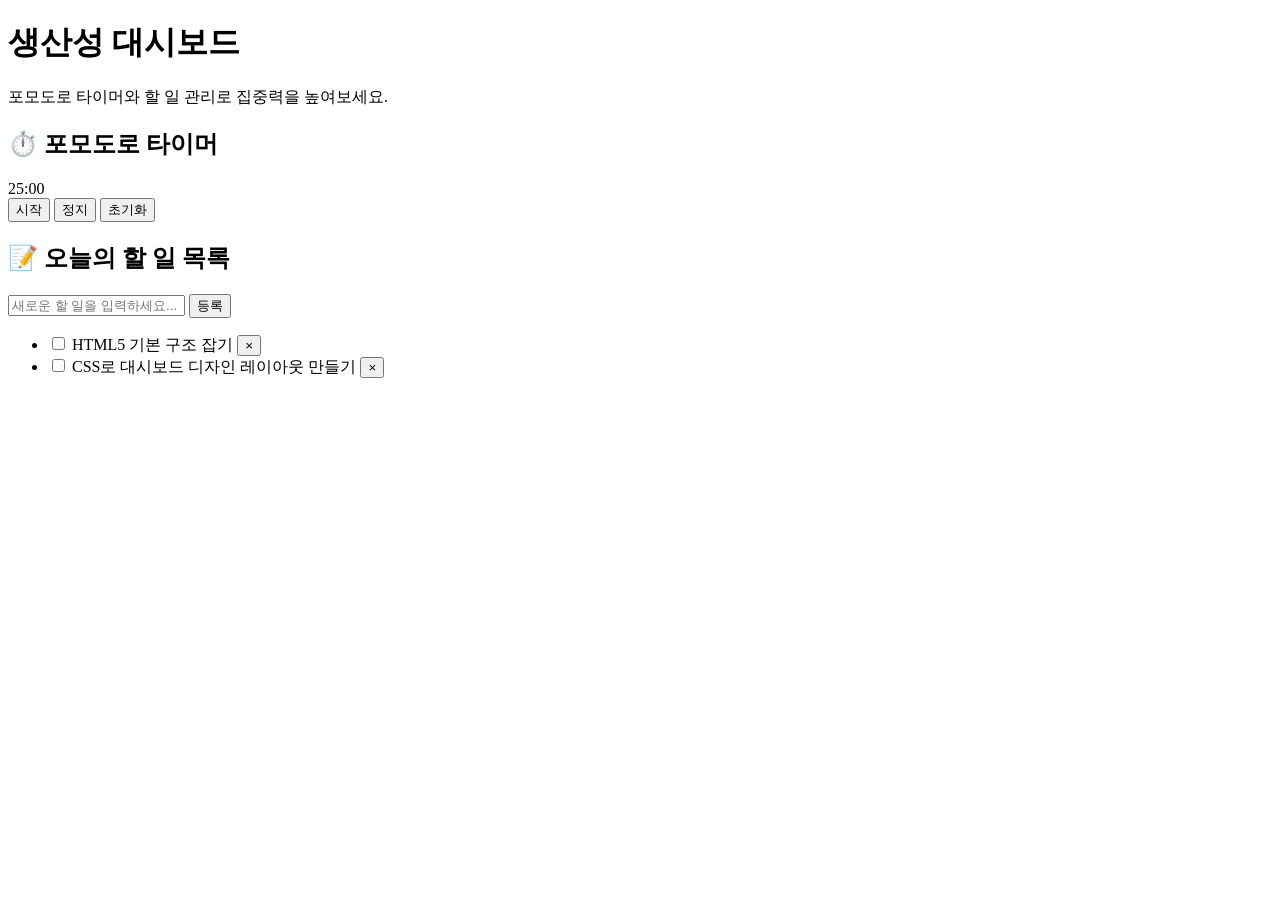
==== To_Do_List_with_Timer.html @ a4b20911 "Update and rename To_Do_List.html to To_Do_List_with_Timer.html 파일 이름 바꾸고 최종 html로 만듦" ====
<!DOCTYPE html>
<html lang="ko">
<head>
    <meta charset="UTF-8">
    <meta name="viewport" content="width=device-width, initial-scale=1.0">
    <title>포모도로 & 투두 대시보드</title>
    <link rel="stylesheet" href="style.css">
</head>
<body>

    <main class="dashboard-container">

        <header class="dashboard-header">
            <h1>생산성 대시보드</h1>
            <p>포모도로 타이머와 할 일 관리로 집중력을 높여보세요.</p>
        </header>

        <section class="pomodoro-section">
            <h2>⏱️ 포모도로 타이머</h2>
            <div class="timer-display">
                <span class="minutes">25</span>:<span class="seconds">00</span>
            </div>
            <div class="timer-controls">
                <button type="button" class="btn-start">시작</button>
                <button type="button" class="btn-stop">정지</button>
                <button type="button" class="btn-reset">초기화</button>
            </div>
        </section>

        <section class="todo-section">
            <h2>📝 오늘의 할 일 목록</h2>
            <form class="todo-form">
                <input type="text" class="todo-input" placeholder="새로운 할 일을 입력하세요..." required>
                <button type="submit" class="btn-todo-add">등록</button>
            </form>
            <div class="todo-list-area">
                <ul class="todo-list">
                    <li class="todo-item">
                        <input type="checkbox" id="todo-1">
                        <label for="todo-1">HTML5 기본 구조 잡기</label>
                        <button type="button" class="btn-todo-delete">×</button>
                    </li>
                    <li class="todo-item">
                        <input type="checkbox" id="todo-2">
                        <label for="todo-2">CSS로 대시보드 디자인 레이아웃 만들기</label>
                        <button type="button" class="btn-todo-delete">×</button>
                    </li>
                </ul>
            </div>
        </section>

    </main>

    <script src="script.js"></script>
</body>
</html>
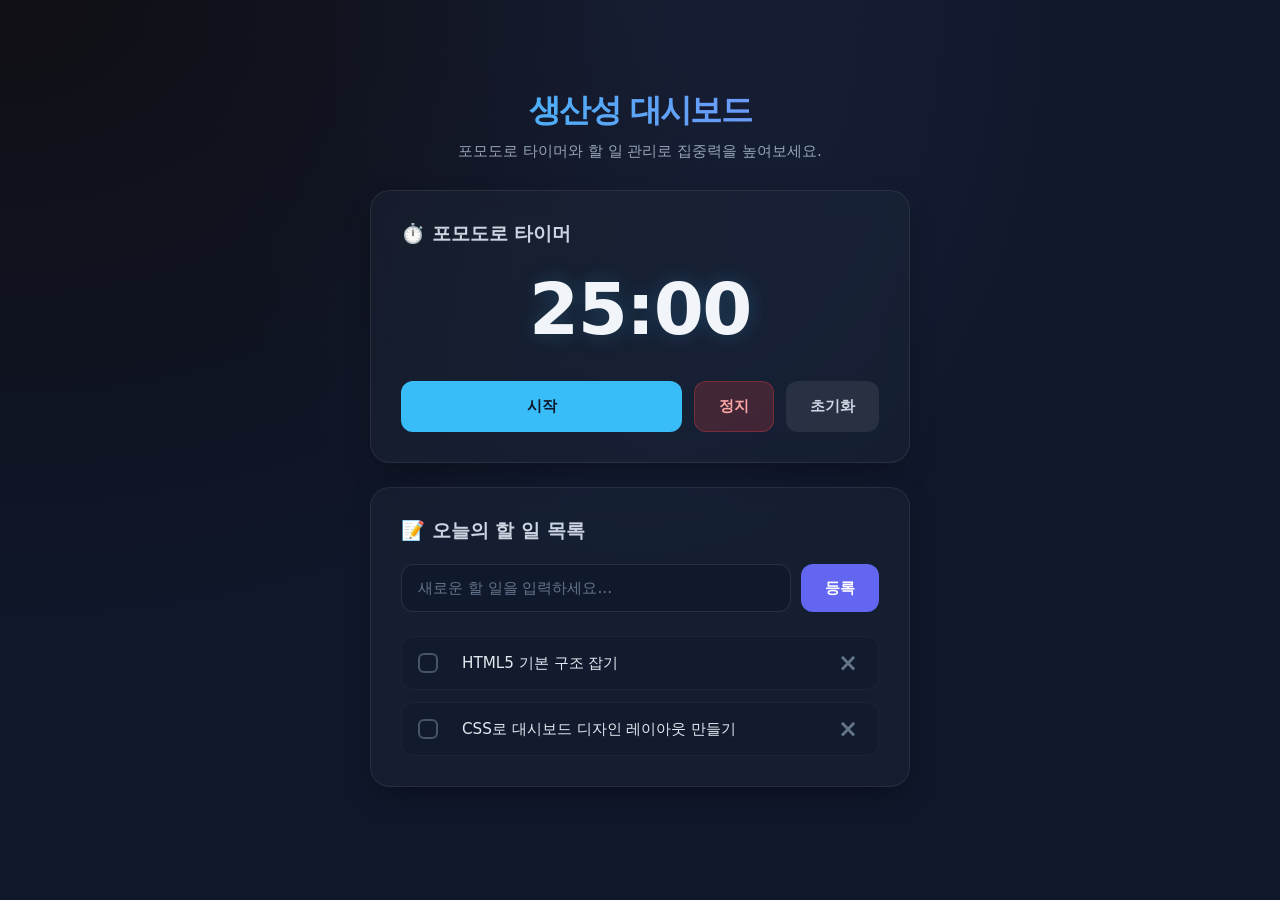
==== commit c9008c56: "Update To_Do_List_with_Timer.html js파일 이름 listTimer.js로 변경" ====
--- a/To_Do_List_with_Timer.html
+++ b/To_Do_List_with_Timer.html
@@ -3,8 +3,8 @@
 <head>
     <meta charset="UTF-8">
     <meta name="viewport" content="width=device-width, initial-scale=1.0">
-    <title>포모도로 & 투두 대시보드</title>
-    <link rel="stylesheet" href="style.css">
+    <title>포모도로 & To Do List 대시보드</title>
+    <link rel="stylesheet" href="listTimerstyle.css">
 </head>
 <body>
 
@@ -51,6 +51,6 @@
 
     </main>
 
-    <script src="script.js"></script>
+    <script src="listTimer.js"></script>
 </body>
 </html>
--- a/listTimerstyle.css
+++ b/listTimerstyle.css
@@ -0,0 +1,289 @@
+  /* -------------------------------------------------------------
+     Modern Dark Mode (Glassmorphism) Theme
+  ------------------------------------------------------------- */
+
+  /* 전체 기본 스타일 초기화 */
+  * {
+      box-sizing: border-box;
+      margin: 0;
+      padding: 0;
+      font-family: 'Pretendard', -apple-system, BlinkMacSystemFont, system-ui, Roboto, sans-serif;
+  }
+
+  /* 1. 전체 배경 (#0f172a 깊은 네이비색) */
+  body {
+      background-color: #0f172a;
+      background-image: 
+          radial-gradient(at 0% 0%, hsla(253,16%,7%,1) 0, transparent 50%), 
+          radial-gradient(at 50% 0%, hsla(225,39%,30%,0.3) 0, transparent 50%);
+      color: #f8fafc;
+      min-height: 100vh;
+      display: flex;
+      justify-content: center;
+      align-items: center;
+      padding: 20px;
+  }
+
+  /* 전체 대시보드 컨테이너 */
+  .dashboard-container {
+      width: 100%;
+      max-width: 540px;
+  }
+
+  /* 2. 타이틀 헤더 */
+  .dashboard-header {
+      text-align: center;
+      margin-bottom: 28px;
+  }
+
+  .dashboard-header h1 {
+      font-size: 2rem;
+      font-weight: 700;
+      letter-spacing: -0.05em;
+      margin-bottom: 8px;
+      background: linear-gradient(to right, #38bdf8, #818cf8);
+      -webkit-background-clip: text;
+      -webkit-text-fill-color: transparent;
+  }
+
+  .dashboard-header p {
+      color: #94a3b8;
+      font-size: 0.95rem;
+  }
+
+  /* 구분선 제거 또는 미니멀하게 처리 */
+  hr {
+      display: none; /* 글래스모피즘 카드 분할을 위해 기존 hr은 숨깁니다 */
+  }
+
+  /* 3. 공통 카드 스타일 (부드러운 라운딩 + 투명한 글래스모피즘) */
+  .pomodoro-section, 
+  .todo-section {
+      background: rgba(30, 41, 59, 0.4);
+      backdrop-filter: blur(12px);
+      -webkit-backdrop-filter: blur(12px);
+      border: 1px solid rgba(255, 255, 255, 0.08);
+      border-radius: 20px;
+      padding: 30px;
+      margin-bottom: 24px;
+      box-shadow: 0 10px 30px -10px rgba(0, 0, 0, 0.5);
+  }
+
+  .pomodoro-section h2,
+  .todo-section h2 {
+      font-size: 1.2rem;
+      font-weight: 600;
+      color: #cbd5e1;
+      margin-bottom: 20px;
+      display: flex;
+      align-items: center;
+      gap: 8px;
+  }
+
+  /* ==========================================
+     [섹션별 세부 스타일]
+  ========================================== */
+
+  /* 포모도로 타이머 영역 */
+  .pomodoro-section {
+      text-align: center;
+  }
+
+  .timer-display {
+      font-size: 4.5rem;
+      font-weight: 700;
+      font-variant-numeric: tabular-nums; /* 숫자가 변할 때 들썩임 방지 */
+      letter-spacing: -0.02em;
+      color: #f1f5f9;
+      margin: 20px 0 30px 0;
+      text-shadow: 0 0 20px rgba(56, 189, 248, 0.2);
+  }
+
+  .timer-controls {
+      display: flex;
+      justify-content: center;
+      gap: 12px;
+  }
+
+  /* 할 일 목록(To Do) 영역 */
+  .todo-form {
+      display: flex;
+      gap: 10px;
+      margin-bottom: 24px;
+  }
+
+  .todo-input {
+      flex: 1;
+      background: rgba(15, 23, 42, 0.6);
+      border: 1px solid rgba(255, 255, 255, 0.1);
+      border-radius: 12px;
+      padding: 14px 16px;
+      color: #f8fafc;
+      font-size: 0.95rem;
+      outline: none;
+      transition: border-color 0.2s ease, box-shadow 0.2s ease;
+  }
+
+  .todo-input:focus {
+      border-color: #6366f1;
+      box-shadow: 0 0 0 3px rgba(99, 102, 241, 0.2);
+  }
+
+  .todo-input::placeholder {
+      color: #64748b;
+  }
+
+  /* 투두 리스트 아이템 */
+  .todo-list {
+      list-style: none;
+      display: flex;
+      flex-direction: column;
+      gap: 12px;
+  }
+
+  .todo-item {
+      display: flex;
+      align-items: center;
+      gap: 12px;
+      background: rgba(15, 23, 42, 0.3);
+      padding: 14px 16px;
+      border-radius: 12px;
+      border: 1px solid rgba(255, 255, 255, 0.04);
+  }
+
+  .todo-item input[type="checkbox"] {
+      appearance: none;
+      width: 20px;
+      height: 20px;
+      border: 2px solid #475569;
+      border-radius: 6px;
+      cursor: pointer;
+      position: relative;
+      transition: background 0.2s, border-color 0.2s;
+  }
+
+  .todo-item input[type="checkbox"]:checked {
+      background-color: #10b981;
+      border-color: #10b981;
+  }
+
+  .todo-item input[type="checkbox"]:checked::after {
+      content: '✓';
+      position: absolute;
+      color: #fff;
+      font-size: 13px;
+      font-weight: bold;
+      top: 50%;
+      left: 50%;
+      transform: translate(-50%, -50%);
+  }
+
+  .todo-item label {
+      color: #e2e8f0;
+      font-size: 0.95rem;
+      cursor: pointer;
+      user-select: none;
+  }
+
+  .todo-item input[type="checkbox"]:checked + label {
+      color: #64748b;
+      text-decoration: line-through;
+  }
+
+
+  /* ==========================================
+     [버튼 공통 스타일 & 트랜지션]
+  ========================================== */
+  button {
+      font-size: 0.95rem;
+      font-weight: 600;
+      border: none;
+      border-radius: 12px;
+      cursor: pointer;
+      transition: background-color 0.25s ease, transform 0.1s ease, filter 0.2s ease;
+  }
+
+  /* 버튼 마우스 클릭 시 살짝 눌리는 효과 */
+  button:active {
+      transform: scale(0.98);
+  }
+
+  /* 타이머 시작 버튼 (메인 포인트 컬러) */
+  .btn-start {
+      background-color: #38bdf8;
+      color: #0f172a;
+      padding: 14px 28px;
+      flex: 1;
+  }
+  .btn-start:hover {
+      background-color: #7dd3fc; /* 슬며시 밝아지는 효과 */
+  }
+
+  /* 타이머 정지 버튼 */
+  .btn-stop {
+      background-color: rgba(239, 68, 68, 0.2);
+      color: #fca5a5;
+      border: 1px solid rgba(239, 68, 68, 0.3);
+      padding: 14px 24px;
+  }
+  .btn-stop:hover {
+      background-color: rgba(239, 68, 68, 0.3);
+      color: #fef2f2;
+  }
+
+  /* 타이머 초기화 버튼 */
+  .btn-reset {
+      background-color: rgba(255, 255, 255, 0.08);
+      color: #cbd5e1;
+      padding: 14px 24px;
+  }
+  .btn-reset:hover {
+      background-color: rgba(255, 255, 255, 0.15);
+      color: #f8fafc;
+  }
+
+  /* 할 일 등록 버튼 */
+  .btn-todo-add {
+      background-color: #6366f1;
+      color: #ffffff;
+      padding: 0 24px;
+  }
+  .btn-todo-add:hover {
+      background-color: #818cf8; /* 슬며시 밝아지는 효과 */
+  }
+  /* 기존 .todo-item 스타일 수정 (우측 정렬을 위해 우측 끝 정렬 추가) */
+  .todo-item {
+      display: flex;
+      align-items: center;
+      background: rgba(15, 23, 42, 0.3);
+      padding: 14px 16px;
+      border-radius: 12px;
+      border: 1px solid rgba(255, 255, 255, 0.04);
+  }
+
+  /* 체크박스와 라벨을 감싸는 영역이 왼쪽 공간을 다 차지하도록 설정 */
+  .todo-item label {
+      flex: 1; 
+      margin-left: 12px; /* 체크박스와의 간격 */
+      color: #e2e8f0;
+      font-size: 0.95rem;
+      cursor: pointer;
+      user-select: none;
+  }
+
+  /* 할 일 삭제(X) 버튼 스타일 */
+  .btn-todo-delete {
+      background: transparent;
+      color: #64748b;
+      font-size: 1.5rem;
+      line-height: 1;
+      padding: 0 4px;
+      border-radius: 6px;
+      transition: color 0.2s ease, background-color 0.2s ease;
+  }
+
+  /* 삭제 버튼 마우스 오버 시 레드 계열로 은은하게 변경 */
+  .btn-todo-delete:hover {
+      color: #f87171;
+      background-color: rgba(239, 68, 68, 0.1);
+  }
